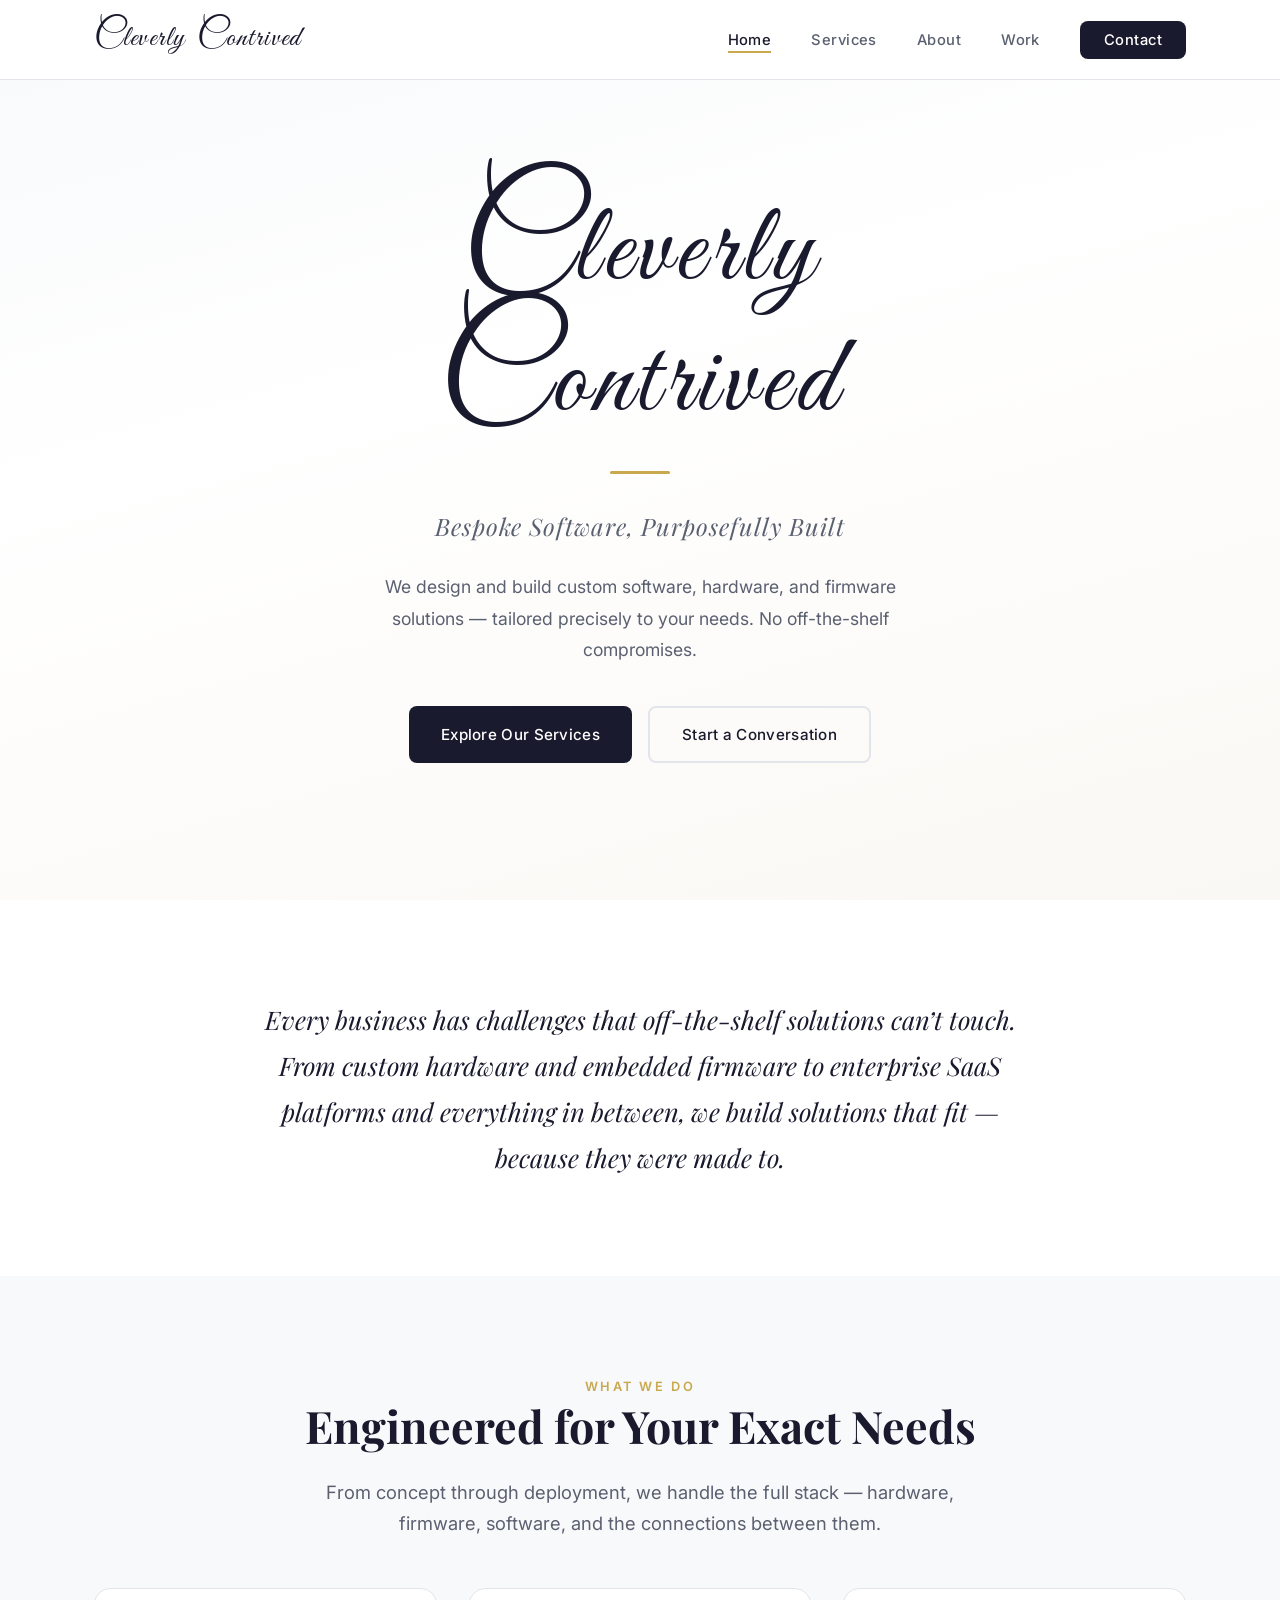
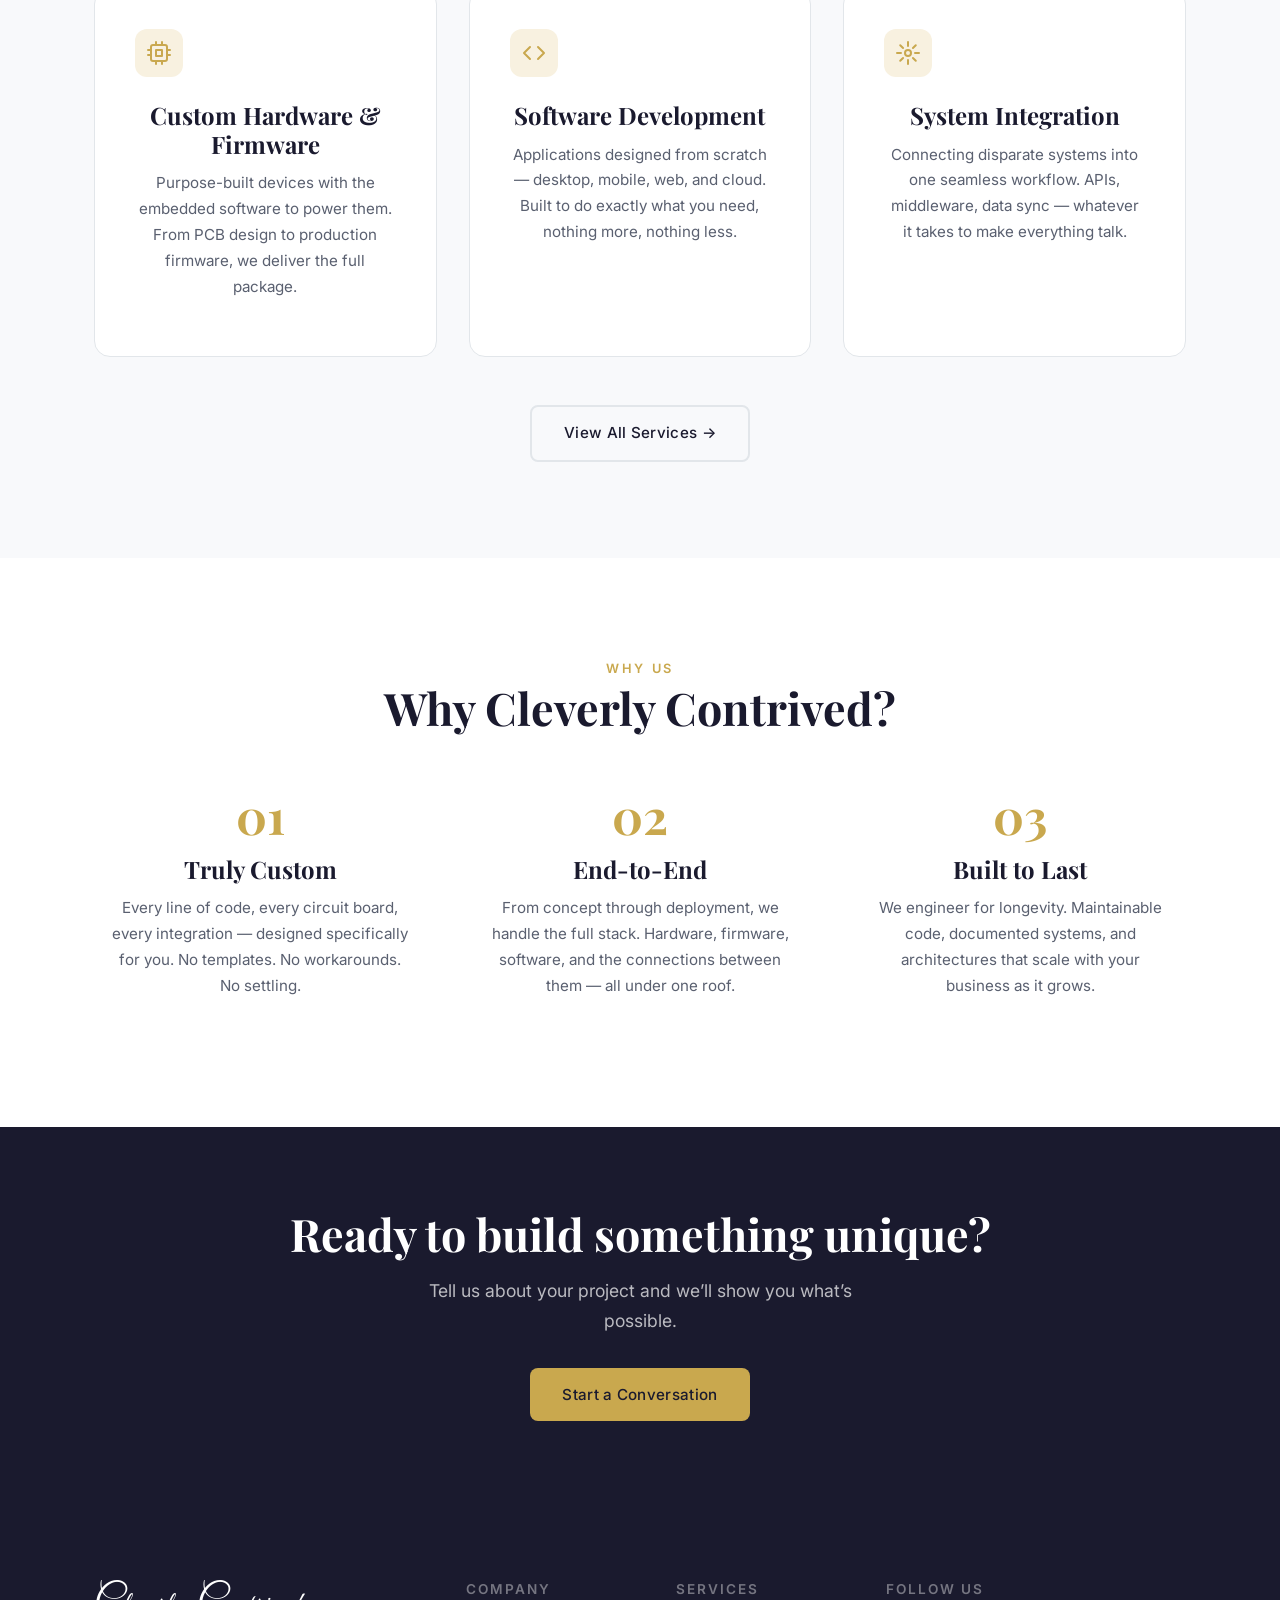
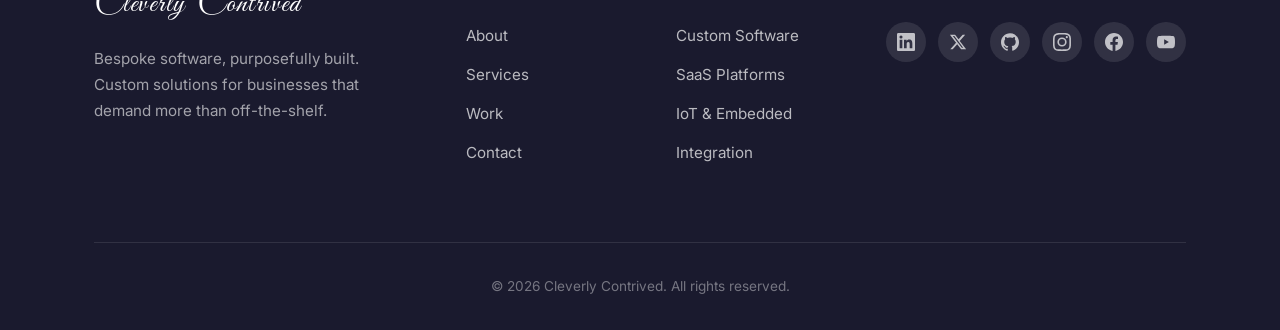
==== index.html @ 047b800a "Add Cleverly Contrived company website Multi-page static site for GitHub Pages with Home, Services, " ====
<!DOCTYPE html>
<html lang="en">
<head>
  <meta charset="UTF-8">
  <meta name="viewport" content="width=device-width, initial-scale=1.0">
  <title>Cleverly Contrived | Custom Software &amp; Hardware Solutions</title>
  <meta name="description" content="Cleverly Contrived builds custom software, hardware, and firmware solutions tailored precisely to your needs. No off-the-shelf compromises.">
  <link rel="preconnect" href="https://fonts.googleapis.com">
  <link rel="preconnect" href="https://fonts.gstatic.com" crossorigin>
  <link href="https://fonts.googleapis.com/css2?family=Great+Vibes&family=Inter:wght@300;400;500;600;700&family=Playfair+Display:ital,wght@0,400;0,700;1,400&display=swap" rel="stylesheet">
  <link rel="stylesheet" href="css/styles.css">
</head>
<body>

  <header class="site-header">
    <nav class="nav container">
      <a href="index.html" class="nav-brand">
        <span class="brand-name"><span class="big-c">C</span>leverly <span class="big-c">C</span>ontrived</span>
      </a>
      <button class="nav-toggle" aria-label="Toggle navigation">
        <span></span><span></span><span></span>
      </button>
      <ul class="nav-links">
        <li><a href="index.html" class="active">Home</a></li>
        <li><a href="services.html">Services</a></li>
        <li><a href="about.html">About</a></li>
        <li><a href="work.html">Work</a></li>
        <li><a href="contact.html" class="nav-cta">Contact</a></li>
      </ul>
    </nav>
  </header>

  <main>
    <section class="hero">
      <div class="hero-content">
        <span class="brand-name"><span class="big-c">C</span>leverly <span class="big-c">C</span>ontrived</span>
        <div class="hero-divider"></div>
        <p class="hero-tagline">Bespoke Software, Purposefully Built</p>
        <p class="hero-description">We design and build custom software, hardware, and firmware solutions &mdash; tailored precisely to your needs. No off-the-shelf compromises.</p>
        <div class="hero-actions">
          <a href="services.html" class="btn btn-primary">Explore Our Services</a>
          <a href="contact.html" class="btn btn-outline">Start a Conversation</a>
        </div>
      </div>
    </section>

    <section class="section">
      <div class="container">
        <p class="intro-text fade-in">
          Every business has challenges that off-the-shelf solutions can&rsquo;t touch. From custom hardware and embedded firmware to enterprise SaaS platforms and everything in between, we build solutions that fit &mdash; because they were made to.
        </p>
      </div>
    </section>

    <section class="section section--alt">
      <div class="container text-center">
        <span class="section-label">What We Do</span>
        <h2 class="section-heading">Engineered for Your Exact Needs</h2>
        <p class="section-intro">From concept through deployment, we handle the full stack &mdash; hardware, firmware, software, and the connections between them.</p>
        <div class="card-grid">
          <div class="card fade-in">
            <div class="card-icon">
              <svg xmlns="http://www.w3.org/2000/svg" viewBox="0 0 24 24" fill="none" stroke="currentColor" stroke-width="2" stroke-linecap="round" stroke-linejoin="round"><rect x="4" y="4" width="16" height="16" rx="2"/><rect x="9" y="9" width="6" height="6"/><line x1="9" y1="1" x2="9" y2="4"/><line x1="15" y1="1" x2="15" y2="4"/><line x1="9" y1="20" x2="9" y2="23"/><line x1="15" y1="20" x2="15" y2="23"/><line x1="20" y1="9" x2="23" y2="9"/><line x1="20" y1="14" x2="23" y2="14"/><line x1="1" y1="9" x2="4" y2="9"/><line x1="1" y1="14" x2="4" y2="14"/></svg>
            </div>
            <h3>Custom Hardware &amp; Firmware</h3>
            <p>Purpose-built devices with the embedded software to power them. From PCB design to production firmware, we deliver the full package.</p>
          </div>
          <div class="card fade-in">
            <div class="card-icon">
              <svg xmlns="http://www.w3.org/2000/svg" viewBox="0 0 24 24" fill="none" stroke="currentColor" stroke-width="2" stroke-linecap="round" stroke-linejoin="round"><polyline points="16 18 22 12 16 6"/><polyline points="8 6 2 12 8 18"/></svg>
            </div>
            <h3>Software Development</h3>
            <p>Applications designed from scratch &mdash; desktop, mobile, web, and cloud. Built to do exactly what you need, nothing more, nothing less.</p>
          </div>
          <div class="card fade-in">
            <div class="card-icon">
              <svg xmlns="http://www.w3.org/2000/svg" viewBox="0 0 24 24" fill="none" stroke="currentColor" stroke-width="2" stroke-linecap="round" stroke-linejoin="round"><circle cx="12" cy="12" r="3"/><path d="M12 1v4M12 19v4M4.22 4.22l2.83 2.83M16.95 16.95l2.83 2.83M1 12h4M19 12h4M4.22 19.78l2.83-2.83M16.95 7.05l2.83-2.83"/></svg>
            </div>
            <h3>System Integration</h3>
            <p>Connecting disparate systems into one seamless workflow. APIs, middleware, data sync &mdash; whatever it takes to make everything talk.</p>
          </div>
        </div>
        <div style="margin-top: 3rem;">
          <a href="services.html" class="btn btn-outline">View All Services &rarr;</a>
        </div>
      </div>
    </section>

    <section class="section">
      <div class="container text-center">
        <span class="section-label">Why Us</span>
        <h2 class="section-heading">Why Cleverly Contrived?</h2>
        <div class="pillars">
          <div class="pillar fade-in">
            <div class="pillar-number">01</div>
            <h3>Truly Custom</h3>
            <p>Every line of code, every circuit board, every integration &mdash; designed specifically for you. No templates. No workarounds. No settling.</p>
          </div>
          <div class="pillar fade-in">
            <div class="pillar-number">02</div>
            <h3>End-to-End</h3>
            <p>From concept through deployment, we handle the full stack. Hardware, firmware, software, and the connections between them &mdash; all under one roof.</p>
          </div>
          <div class="pillar fade-in">
            <div class="pillar-number">03</div>
            <h3>Built to Last</h3>
            <p>We engineer for longevity. Maintainable code, documented systems, and architectures that scale with your business as it grows.</p>
          </div>
        </div>
      </div>
    </section>

    <section class="cta-section">
      <div class="container">
        <h2>Ready to build something unique?</h2>
        <p>Tell us about your project and we&rsquo;ll show you what&rsquo;s possible.</p>
        <a href="contact.html" class="btn btn-accent">Start a Conversation</a>
      </div>
    </section>
  </main>

  <footer class="site-footer">
    <div class="container">
      <div class="footer-grid">
        <div class="footer-brand">
          <span class="brand-name"><span class="big-c">C</span>leverly <span class="big-c">C</span>ontrived</span>
          <p>Bespoke software, purposefully built. Custom solutions for businesses that demand more than off-the-shelf.</p>
        </div>
        <div class="footer-links">
          <h4>Company</h4>
          <ul>
            <li><a href="about.html">About</a></li>
            <li><a href="services.html">Services</a></li>
            <li><a href="work.html">Work</a></li>
            <li><a href="contact.html">Contact</a></li>
          </ul>
        </div>
        <div class="footer-links">
          <h4>Services</h4>
          <ul>
            <li><a href="services.html#custom-software">Custom Software</a></li>
            <li><a href="services.html#saas">SaaS Platforms</a></li>
            <li><a href="services.html#iot">IoT &amp; Embedded</a></li>
            <li><a href="services.html#integration">Integration</a></li>
          </ul>
        </div>
        <div class="footer-social">
          <h4>Follow Us</h4>
          <div class="social-links">
            <a href="#" class="social-link" aria-label="LinkedIn"><svg xmlns="http://www.w3.org/2000/svg" viewBox="0 0 24 24" fill="currentColor"><path d="M20.447 20.452h-3.554v-5.569c0-1.328-.027-3.037-1.852-3.037-1.853 0-2.136 1.445-2.136 2.939v5.667H9.351V9h3.414v1.561h.046c.477-.9 1.637-1.85 3.37-1.85 3.601 0 4.267 2.37 4.267 5.455v6.286zM5.337 7.433a2.062 2.062 0 01-2.063-2.065 2.064 2.064 0 112.063 2.065zm1.782 13.019H3.555V9h3.564v11.452zM22.225 0H1.771C.792 0 0 .774 0 1.729v20.542C0 23.227.792 24 1.771 24h20.451C23.2 24 24 23.227 24 22.271V1.729C24 .774 23.2 0 22.222 0h.003z"/></svg></a>
            <a href="#" class="social-link" aria-label="X"><svg xmlns="http://www.w3.org/2000/svg" viewBox="0 0 24 24" fill="currentColor"><path d="M18.244 2.25h3.308l-7.227 8.26 8.502 11.24H16.17l-5.214-6.817L4.99 21.75H1.68l7.73-8.835L1.254 2.25H8.08l4.713 6.231zm-1.161 17.52h1.833L7.084 4.126H5.117z"/></svg></a>
            <a href="#" class="social-link" aria-label="GitHub"><svg xmlns="http://www.w3.org/2000/svg" viewBox="0 0 24 24" fill="currentColor"><path d="M12 .297c-6.63 0-12 5.373-12 12 0 5.303 3.438 9.8 8.205 11.385.6.113.82-.258.82-.577 0-.285-.01-1.04-.015-2.04-3.338.724-4.042-1.61-4.042-1.61C4.422 18.07 3.633 17.7 3.633 17.7c-1.087-.744.084-.729.084-.729 1.205.084 1.838 1.236 1.838 1.236 1.07 1.835 2.809 1.305 3.495.998.108-.776.417-1.305.76-1.605-2.665-.3-5.466-1.332-5.466-5.93 0-1.31.465-2.38 1.235-3.22-.135-.303-.54-1.523.105-3.176 0 0 1.005-.322 3.3 1.23.96-.267 1.98-.399 3-.405 1.02.006 2.04.138 3 .405 2.28-1.552 3.285-1.23 3.285-1.23.645 1.653.24 2.873.12 3.176.765.84 1.23 1.91 1.23 3.22 0 4.61-2.805 5.625-5.475 5.92.42.36.81 1.096.81 2.22 0 1.606-.015 2.896-.015 3.286 0 .315.21.69.825.57C20.565 22.092 24 17.592 24 12.297c0-6.627-5.373-12-12-12"/></svg></a>
            <a href="#" class="social-link" aria-label="Instagram"><svg xmlns="http://www.w3.org/2000/svg" viewBox="0 0 24 24" fill="currentColor"><path d="M12 2.163c3.204 0 3.584.012 4.85.07 3.252.148 4.771 1.691 4.919 4.919.058 1.265.069 1.645.069 4.849 0 3.205-.012 3.584-.069 4.849-.149 3.225-1.664 4.771-4.919 4.919-1.266.058-1.644.07-4.85.07-3.204 0-3.584-.012-4.849-.07-3.26-.149-4.771-1.699-4.919-4.92-.058-1.265-.07-1.644-.07-4.849 0-3.204.013-3.583.07-4.849.149-3.227 1.664-4.771 4.919-4.919 1.266-.057 1.645-.069 4.849-.069zM12 0C8.741 0 8.333.014 7.053.072 2.695.272.273 2.69.073 7.052.014 8.333 0 8.741 0 12c0 3.259.014 3.668.072 4.948.2 4.358 2.618 6.78 6.98 6.98C8.333 23.986 8.741 24 12 24c3.259 0 3.668-.014 4.948-.072 4.354-.2 6.782-2.618 6.979-6.98.059-1.28.073-1.689.073-4.948 0-3.259-.014-3.667-.072-4.947-.196-4.354-2.617-6.78-6.979-6.98C15.668.014 15.259 0 12 0zm0 5.838a6.162 6.162 0 100 12.324 6.162 6.162 0 000-12.324zM12 16a4 4 0 110-8 4 4 0 010 8zm6.406-11.845a1.44 1.44 0 100 2.881 1.44 1.44 0 000-2.881z"/></svg></a>
            <a href="#" class="social-link" aria-label="Facebook"><svg xmlns="http://www.w3.org/2000/svg" viewBox="0 0 24 24" fill="currentColor"><path d="M24 12.073c0-6.627-5.373-12-12-12s-12 5.373-12 12c0 5.99 4.388 10.954 10.125 11.854v-8.385H7.078v-3.47h3.047V9.43c0-3.007 1.792-4.669 4.533-4.669 1.312 0 2.686.235 2.686.235v2.953H15.83c-1.491 0-1.956.925-1.956 1.874v2.25h3.328l-.532 3.47h-2.796v8.385C19.612 23.027 24 18.062 24 12.073z"/></svg></a>
            <a href="#" class="social-link" aria-label="YouTube"><svg xmlns="http://www.w3.org/2000/svg" viewBox="0 0 24 24" fill="currentColor"><path d="M23.498 6.186a3.016 3.016 0 0 0-2.122-2.136C19.505 3.545 12 3.545 12 3.545s-7.505 0-9.377.505A3.017 3.017 0 0 0 .502 6.186C0 8.07 0 12 0 12s0 3.93.502 5.814a3.016 3.016 0 0 0 2.122 2.136c1.871.505 9.376.505 9.376.505s7.505 0 9.377-.505a3.015 3.015 0 0 0 2.122-2.136C24 15.93 24 12 24 12s0-3.93-.502-5.814zM9.545 15.568V8.432L15.818 12l-6.273 3.568z"/></svg></a>
          </div>
        </div>
      </div>
      <div class="footer-bottom">
        <p>&copy; 2026 Cleverly Contrived. All rights reserved.</p>
      </div>
    </div>
  </footer>

  <script src="js/main.js"></script>
</body>
</html>
---- css/styles.css ----
:root {
  --primary: #1a1a2e;
  --accent: #c9a84e;
  --accent-hover: #b89540;
  --accent-light: #f8f1e0;
  --bg: #ffffff;
  --bg-alt: #f8f9fb;
  --bg-dark: #1a1a2e;
  --text: #1a1a2e;
  --text-secondary: #5a6070;
  --text-inverse: #ffffff;
  --border: #e2e6ea;
  --shadow: 0 1px 3px rgba(0,0,0,0.06), 0 1px 2px rgba(0,0,0,0.04);
  --shadow-md: 0 4px 6px rgba(0,0,0,0.06), 0 2px 4px rgba(0,0,0,0.04);
  --shadow-lg: 0 10px 25px rgba(0,0,0,0.08), 0 4px 10px rgba(0,0,0,0.04);
  --radius: 8px;
  --radius-lg: 16px;
  --font-brand: 'Great Vibes', cursive;
  --font-heading: 'Playfair Display', Georgia, serif;
  --font-body: 'Inter', -apple-system, BlinkMacSystemFont, sans-serif;
  --nav-height: 80px;
  --max-width: 1140px;
  --transition: 0.3s cubic-bezier(0.4, 0, 0.2, 1);
}

*, *::before, *::after { margin: 0; padding: 0; box-sizing: border-box; }
html { scroll-behavior: smooth; scroll-padding-top: var(--nav-height); }
body {
  font-family: var(--font-body);
  font-size: 1rem;
  line-height: 1.7;
  color: var(--text);
  background: var(--bg);
  -webkit-font-smoothing: antialiased;
}
img { max-width: 100%; display: block; }
a { color: inherit; text-decoration: none; }
ul { list-style: none; }
button { font: inherit; cursor: pointer; border: none; background: none; }

h1, h2, h3, h4 { font-family: var(--font-heading); font-weight: 700; line-height: 1.2; }
h1 { font-size: clamp(2.2rem, 5vw, 3.5rem); }
h2 { font-size: clamp(1.8rem, 4vw, 2.8rem); }
h3 { font-size: clamp(1.2rem, 2.5vw, 1.5rem); }
h4 { font-size: 1.1rem; }

.brand-name {
  font-family: var(--font-brand);
  font-weight: 400;
  letter-spacing: 0.04em;
  word-spacing: 0.15em;
  color: var(--text);
}
.brand-name .big-c {
  font-size: 1.35em;
  line-height: 0.8;
}

.container {
  max-width: var(--max-width);
  margin: 0 auto;
  padding: 0 1.5rem;
}
.section { padding: 6rem 0; }
.section--alt { background: var(--bg-alt); }
.section--dark { background: var(--bg-dark); color: var(--text-inverse); }

.section-label {
  font-family: var(--font-body);
  font-size: 0.8rem;
  font-weight: 600;
  text-transform: uppercase;
  letter-spacing: 0.2em;
  color: var(--accent);
  margin-bottom: 1rem;
}
.section-heading { margin-bottom: 1.5rem; }
.section-intro {
  font-size: 1.15rem;
  color: var(--text-secondary);
  max-width: 640px;
  margin-bottom: 3rem;
}
.text-center { text-align: center; }
.text-center .section-intro { margin-inline: auto; }

/* ===== Navigation ===== */
.site-header {
  position: fixed;
  top: 0;
  left: 0;
  right: 0;
  height: var(--nav-height);
  background: rgba(255,255,255,0.95);
  backdrop-filter: blur(12px);
  border-bottom: 1px solid var(--border);
  z-index: 1000;
  transition: box-shadow var(--transition);
}
.site-header.scrolled { box-shadow: var(--shadow); }
.nav {
  display: flex;
  align-items: center;
  justify-content: space-between;
  height: 100%;
}
.nav-brand { display: flex; align-items: center; }
.nav-brand .brand-name { font-size: 1.8rem; }
.nav-links {
  display: flex;
  align-items: center;
  gap: 2.5rem;
}
.nav-links a {
  font-size: 0.92rem;
  font-weight: 500;
  letter-spacing: 0.03em;
  color: var(--text-secondary);
  transition: color var(--transition);
  position: relative;
}
.nav-links a::after {
  content: '';
  position: absolute;
  bottom: -4px;
  left: 0;
  width: 0;
  height: 2px;
  background: var(--accent);
  transition: width var(--transition);
}
.nav-links a:hover,
.nav-links a.active { color: var(--text); }
.nav-links a:hover::after,
.nav-links a.active::after { width: 100%; }

.nav-cta {
  background: var(--primary) !important;
  color: var(--text-inverse) !important;
  padding: 0.6rem 1.5rem !important;
  border-radius: var(--radius) !important;
  transition: background var(--transition), transform var(--transition) !important;
}
.nav-cta::after { display: none !important; }
.nav-cta:hover {
  background: #2a2a4e !important;
  transform: translateY(-1px);
}

.nav-toggle {
  display: none;
  flex-direction: column;
  gap: 5px;
  padding: 4px;
}
.nav-toggle span {
  display: block;
  width: 24px;
  height: 2px;
  background: var(--text);
  transition: var(--transition);
  transform-origin: center;
}
.nav-toggle.active span:nth-child(1) { transform: rotate(45deg) translate(5px, 5px); }
.nav-toggle.active span:nth-child(2) { opacity: 0; }
.nav-toggle.active span:nth-child(3) { transform: rotate(-45deg) translate(5px, -5px); }

/* ===== Buttons ===== */
.btn {
  display: inline-flex;
  align-items: center;
  gap: 0.5rem;
  padding: 0.85rem 2rem;
  border-radius: var(--radius);
  font-weight: 500;
  font-size: 0.95rem;
  letter-spacing: 0.02em;
  transition: all var(--transition);
  cursor: pointer;
  border: none;
}
.btn-primary { background: var(--primary); color: var(--text-inverse); }
.btn-primary:hover {
  background: #2a2a4e;
  transform: translateY(-2px);
  box-shadow: var(--shadow-md);
}
.btn-outline { border: 2px solid var(--border); color: var(--text); background: transparent; }
.btn-outline:hover {
  border-color: var(--primary);
  background: var(--bg-alt);
  transform: translateY(-2px);
}
.btn-accent { background: var(--accent); color: var(--bg-dark); }
.btn-accent:hover {
  background: var(--accent-hover);
  transform: translateY(-2px);
  box-shadow: var(--shadow-md);
}

/* ===== Hero ===== */
.hero {
  min-height: 100vh;
  display: flex;
  align-items: center;
  justify-content: center;
  text-align: center;
  padding: calc(var(--nav-height) + 2rem) 1.5rem 4rem;
  background: linear-gradient(165deg, #f8f9fb 0%, #ffffff 40%, #faf8f4 100%);
}
.hero-content { max-width: 780px; }
.hero .brand-name {
  font-size: clamp(3.5rem, 10vw, 7rem);
  display: block;
  margin-bottom: 1.5rem;
  line-height: 1.1;
}
.hero-divider {
  width: 60px;
  height: 3px;
  background: var(--accent);
  margin: 0 auto 2rem;
  border-radius: 2px;
  animation: divider-grow 0.8s ease-out 0.3s both;
}
.hero-tagline {
  font-family: var(--font-heading);
  font-size: clamp(1.1rem, 2.5vw, 1.5rem);
  font-style: italic;
  color: var(--text-secondary);
  margin-bottom: 1.5rem;
  letter-spacing: 0.04em;
}
.hero-description {
  font-size: 1.1rem;
  color: var(--text-secondary);
  line-height: 1.8;
  max-width: 580px;
  margin: 0 auto 2.5rem;
}
.hero-actions {
  display: flex;
  gap: 1rem;
  justify-content: center;
  flex-wrap: wrap;
}
.hero-content > * { animation: fadeUp 0.6s ease-out backwards; }
.hero-content > :nth-child(1) { animation-delay: 0s; }
.hero-content > :nth-child(2) { animation-delay: 0.15s; }
.hero-content > :nth-child(3) { animation-delay: 0.25s; }
.hero-content > :nth-child(4) { animation-delay: 0.35s; }
.hero-content > :nth-child(5) { animation-delay: 0.45s; }

/* ===== Page Header ===== */
.page-header {
  padding: calc(var(--nav-height) + 4rem) 0 4rem;
  text-align: center;
  background: var(--bg-alt);
  border-bottom: 1px solid var(--border);
}
.page-header h1 { margin-bottom: 1rem; }
.page-header p {
  font-size: 1.15rem;
  color: var(--text-secondary);
  max-width: 560px;
  margin: 0 auto;
}

/* ===== Cards ===== */
.card-grid {
  display: grid;
  grid-template-columns: repeat(auto-fill, minmax(340px, 1fr));
  gap: 2rem;
}
.card {
  background: var(--bg);
  border: 1px solid var(--border);
  border-radius: var(--radius-lg);
  padding: 2.5rem;
  transition: all var(--transition);
}
.card:hover {
  transform: translateY(-4px);
  box-shadow: var(--shadow-lg);
  border-color: transparent;
}
.card-icon {
  width: 48px;
  height: 48px;
  display: flex;
  align-items: center;
  justify-content: center;
  background: var(--accent-light);
  border-radius: 12px;
  margin-bottom: 1.5rem;
  color: var(--accent);
}
.card-icon svg { width: 24px; height: 24px; }
.card h3 { margin-bottom: 0.75rem; }
.card p {
  color: var(--text-secondary);
  font-size: 0.95rem;
  margin-bottom: 1rem;
}
.card ul { list-style: none; padding: 0; }
.card ul li {
  font-size: 0.9rem;
  color: var(--text-secondary);
  padding: 0.3rem 0;
  padding-left: 1.2rem;
  position: relative;
}
.card ul li::before {
  content: '';
  position: absolute;
  left: 0;
  top: 0.75rem;
  width: 6px;
  height: 6px;
  border-radius: 50%;
  background: var(--accent);
}

/* ===== Pillars ===== */
.pillars {
  display: grid;
  grid-template-columns: repeat(auto-fit, minmax(280px, 1fr));
  gap: 3rem;
}
.pillar { text-align: center; padding: 2rem 1rem; }
.pillar-number {
  font-family: var(--font-heading);
  font-size: 3rem;
  color: var(--accent);
  font-weight: 700;
  line-height: 1;
  margin-bottom: 1rem;
}
.pillar h3 { margin-bottom: 0.75rem; }
.pillar p { color: var(--text-secondary); font-size: 0.95rem; }

/* ===== Process Steps ===== */
.process-steps {
  display: grid;
  grid-template-columns: repeat(auto-fit, minmax(240px, 1fr));
  gap: 2rem;
  counter-reset: step;
}
.process-step {
  counter-increment: step;
  padding: 2rem;
}
.process-step::before {
  content: counter(step, decimal-leading-zero);
  font-family: var(--font-heading);
  font-size: 3.5rem;
  font-weight: 700;
  color: var(--accent-light);
  line-height: 1;
  display: block;
  margin-bottom: 1rem;
}
.process-step h3 { margin-bottom: 0.75rem; }
.process-step p { color: var(--text-secondary); font-size: 0.95rem; }

/* ===== Values ===== */
.values-grid {
  display: grid;
  grid-template-columns: repeat(auto-fit, minmax(300px, 1fr));
  gap: 2.5rem;
}
.value-item {
  border-left: 3px solid var(--accent);
  padding-left: 1.5rem;
}
.value-item h3 { margin-bottom: 0.5rem; }
.value-item p { color: var(--text-secondary); font-size: 0.95rem; }

/* ===== Project Cards ===== */
.project-grid {
  display: grid;
  grid-template-columns: repeat(auto-fill, minmax(340px, 1fr));
  gap: 2rem;
}
.project-card {
  background: var(--bg);
  border: 1px solid var(--border);
  border-radius: var(--radius-lg);
  overflow: hidden;
  transition: all var(--transition);
}
.project-card:hover {
  transform: translateY(-4px);
  box-shadow: var(--shadow-lg);
  border-color: transparent;
}
.project-card-image {
  height: 200px;
  background: linear-gradient(135deg, var(--bg-alt), var(--accent-light));
  display: flex;
  align-items: center;
  justify-content: center;
}
.project-card-image svg {
  width: 64px;
  height: 64px;
  opacity: 0.25;
  color: var(--primary);
}
.project-card-body { padding: 2rem; }
.project-tags {
  display: flex;
  flex-wrap: wrap;
  gap: 0.5rem;
  margin-bottom: 1rem;
}
.project-tag {
  font-size: 0.75rem;
  font-weight: 600;
  text-transform: uppercase;
  letter-spacing: 0.08em;
  color: var(--accent);
  background: var(--accent-light);
  padding: 0.25rem 0.75rem;
  border-radius: 100px;
}
.project-card-body h3 { margin-bottom: 0.75rem; }
.project-card-body p { color: var(--text-secondary); font-size: 0.95rem; }

/* ===== CTA Section ===== */
.cta-section {
  padding: 5rem 0;
  text-align: center;
  background: var(--bg-dark);
  color: var(--text-inverse);
}
.cta-section h2 { margin-bottom: 1rem; }
.cta-section p {
  color: rgba(255,255,255,0.7);
  font-size: 1.1rem;
  max-width: 500px;
  margin: 0 auto 2rem;
}

/* ===== Contact ===== */
.contact-grid {
  display: grid;
  grid-template-columns: 1fr 1fr;
  gap: 4rem;
  align-items: start;
}
.form-group { margin-bottom: 1.5rem; }
.form-group label {
  display: block;
  font-size: 0.9rem;
  font-weight: 500;
  margin-bottom: 0.5rem;
}
.form-group input,
.form-group select,
.form-group textarea {
  width: 100%;
  padding: 0.85rem 1rem;
  border: 1px solid var(--border);
  border-radius: var(--radius);
  font-family: var(--font-body);
  font-size: 0.95rem;
  color: var(--text);
  background: var(--bg);
  transition: border-color var(--transition), box-shadow var(--transition);
}
.form-group input:focus,
.form-group select:focus,
.form-group textarea:focus {
  outline: none;
  border-color: var(--accent);
  box-shadow: 0 0 0 3px var(--accent-light);
}
.form-group textarea { resize: vertical; min-height: 140px; }
.form-group select {
  appearance: none;
  background-image: url("data:image/svg+xml,%3Csvg xmlns='http://www.w3.org/2000/svg' width='16' height='16' viewBox='0 0 16 16'%3E%3Cpath fill='%235a6070' d='M4 6l4 4 4-4'/%3E%3C/svg%3E");
  background-repeat: no-repeat;
  background-position: right 1rem center;
  padding-right: 2.5rem;
}
.contact-info { padding-top: 1rem; }
.contact-info h3 { margin-bottom: 1.5rem; }
.contact-detail {
  display: flex;
  gap: 1rem;
  margin-bottom: 1.5rem;
  align-items: flex-start;
}
.contact-detail svg {
  width: 20px;
  height: 20px;
  color: var(--accent);
  flex-shrink: 0;
  margin-top: 3px;
}
.contact-detail p { color: var(--text-secondary); font-size: 0.95rem; }
.contact-detail a {
  color: var(--accent);
  transition: color var(--transition);
}
.contact-detail a:hover { color: var(--accent-hover); }

/* ===== Social Links ===== */
.social-links { display: flex; gap: 1rem; }
.social-link {
  width: 40px;
  height: 40px;
  display: flex;
  align-items: center;
  justify-content: center;
  border-radius: 50%;
  background: var(--bg-alt);
  color: var(--text-secondary);
  transition: all var(--transition);
}
.social-link:hover {
  background: var(--accent);
  color: var(--bg);
  transform: translateY(-2px);
}
.social-link svg { width: 18px; height: 18px; }

/* ===== Footer ===== */
.site-footer {
  background: var(--bg-dark);
  color: var(--text-inverse);
  padding: 5rem 0 2rem;
}
.footer-grid {
  display: grid;
  grid-template-columns: 2fr 1fr 1fr 1fr;
  gap: 3rem;
  margin-bottom: 4rem;
}
.footer-brand .brand-name {
  font-size: 1.8rem;
  color: var(--text-inverse);
  display: block;
  margin-bottom: 1rem;
}
.footer-brand p {
  color: rgba(255,255,255,0.6);
  font-size: 0.95rem;
  max-width: 280px;
}
.footer-links h4,
.footer-social h4 {
  font-family: var(--font-body);
  font-size: 0.85rem;
  font-weight: 600;
  text-transform: uppercase;
  letter-spacing: 0.15em;
  margin-bottom: 1.5rem;
  color: rgba(255,255,255,0.4);
}
.footer-links ul li { margin-bottom: 0.75rem; }
.footer-links a {
  color: rgba(255,255,255,0.7);
  font-size: 0.95rem;
  transition: color var(--transition);
}
.footer-links a:hover { color: var(--accent); }
.footer-social .social-links { gap: 0.75rem; }
.footer-social .social-link {
  background: rgba(255,255,255,0.1);
  color: rgba(255,255,255,0.7);
}
.footer-social .social-link:hover {
  background: var(--accent);
  color: var(--bg-dark);
}
.footer-bottom {
  padding-top: 2rem;
  border-top: 1px solid rgba(255,255,255,0.1);
  text-align: center;
  color: rgba(255,255,255,0.4);
  font-size: 0.85rem;
}

/* ===== Intro Text ===== */
.intro-text {
  font-family: var(--font-heading);
  font-size: clamp(1.2rem, 2.5vw, 1.6rem);
  font-style: italic;
  line-height: 1.8;
  color: var(--text);
  max-width: 800px;
  margin: 0 auto;
  text-align: center;
}

/* ===== About ===== */
.about-content { max-width: 720px; }
.about-content p {
  font-size: 1.05rem;
  color: var(--text-secondary);
  margin-bottom: 1.5rem;
  line-height: 1.8;
}
.about-content p:first-child::first-letter {
  font-family: var(--font-heading);
  font-size: 3.5rem;
  float: left;
  line-height: 1;
  padding-right: 0.5rem;
  color: var(--accent);
  font-weight: 700;
}

/* ===== Work Note ===== */
.work-note {
  text-align: center;
  max-width: 600px;
  margin: 3rem auto 0;
  padding: 2rem;
  font-size: 0.95rem;
  color: var(--text-secondary);
  font-style: italic;
  border-top: 1px solid var(--border);
}

/* ===== Animations ===== */
@keyframes fadeUp {
  from { opacity: 0; transform: translateY(20px); }
  to { opacity: 1; transform: translateY(0); }
}
@keyframes divider-grow {
  from { width: 0; }
  to { width: 60px; }
}
.fade-in {
  opacity: 0;
  transform: translateY(20px);
  transition: opacity 0.6s ease, transform 0.6s ease;
}
.fade-in.visible {
  opacity: 1;
  transform: translateY(0);
}

/* ===== Responsive ===== */
@media (max-width: 1024px) {
  .footer-grid { grid-template-columns: 1fr 1fr; gap: 2.5rem; }
}
@media (max-width: 768px) {
  .nav-toggle { display: flex; }
  .nav-links {
    position: fixed;
    top: var(--nav-height);
    left: 0;
    right: 0;
    background: var(--bg);
    flex-direction: column;
    padding: 2rem 1.5rem;
    gap: 0;
    border-bottom: 1px solid var(--border);
    box-shadow: var(--shadow-lg);
    transform: translateY(-100%);
    opacity: 0;
    pointer-events: none;
    transition: transform var(--transition), opacity var(--transition);
  }
  .nav-links.open {
    transform: translateY(0);
    opacity: 1;
    pointer-events: all;
  }
  .nav-links li { width: 100%; }
  .nav-links a {
    display: block;
    padding: 0.85rem 0;
    font-size: 1rem;
  }
  .nav-links a::after { display: none; }
  .nav-cta { text-align: center; margin-top: 0.5rem; }
  .hero .brand-name { font-size: clamp(2.8rem, 12vw, 4.5rem); }
  .card-grid, .project-grid { grid-template-columns: 1fr; }
  .contact-grid { grid-template-columns: 1fr; gap: 3rem; }
  .pillars, .process-steps { grid-template-columns: 1fr; }
  .footer-grid { grid-template-columns: 1fr; gap: 2rem; }
  .section { padding: 4rem 0; }
  .hero {
    min-height: auto;
    padding-top: calc(var(--nav-height) + 4rem);
    padding-bottom: 4rem;
  }
}
@media (max-width: 480px) {
  .hero .brand-name { font-size: clamp(2.2rem, 14vw, 3.2rem); }
  .hero-actions { flex-direction: column; align-items: center; }
  .hero-actions .btn { width: 100%; justify-content: center; }
}
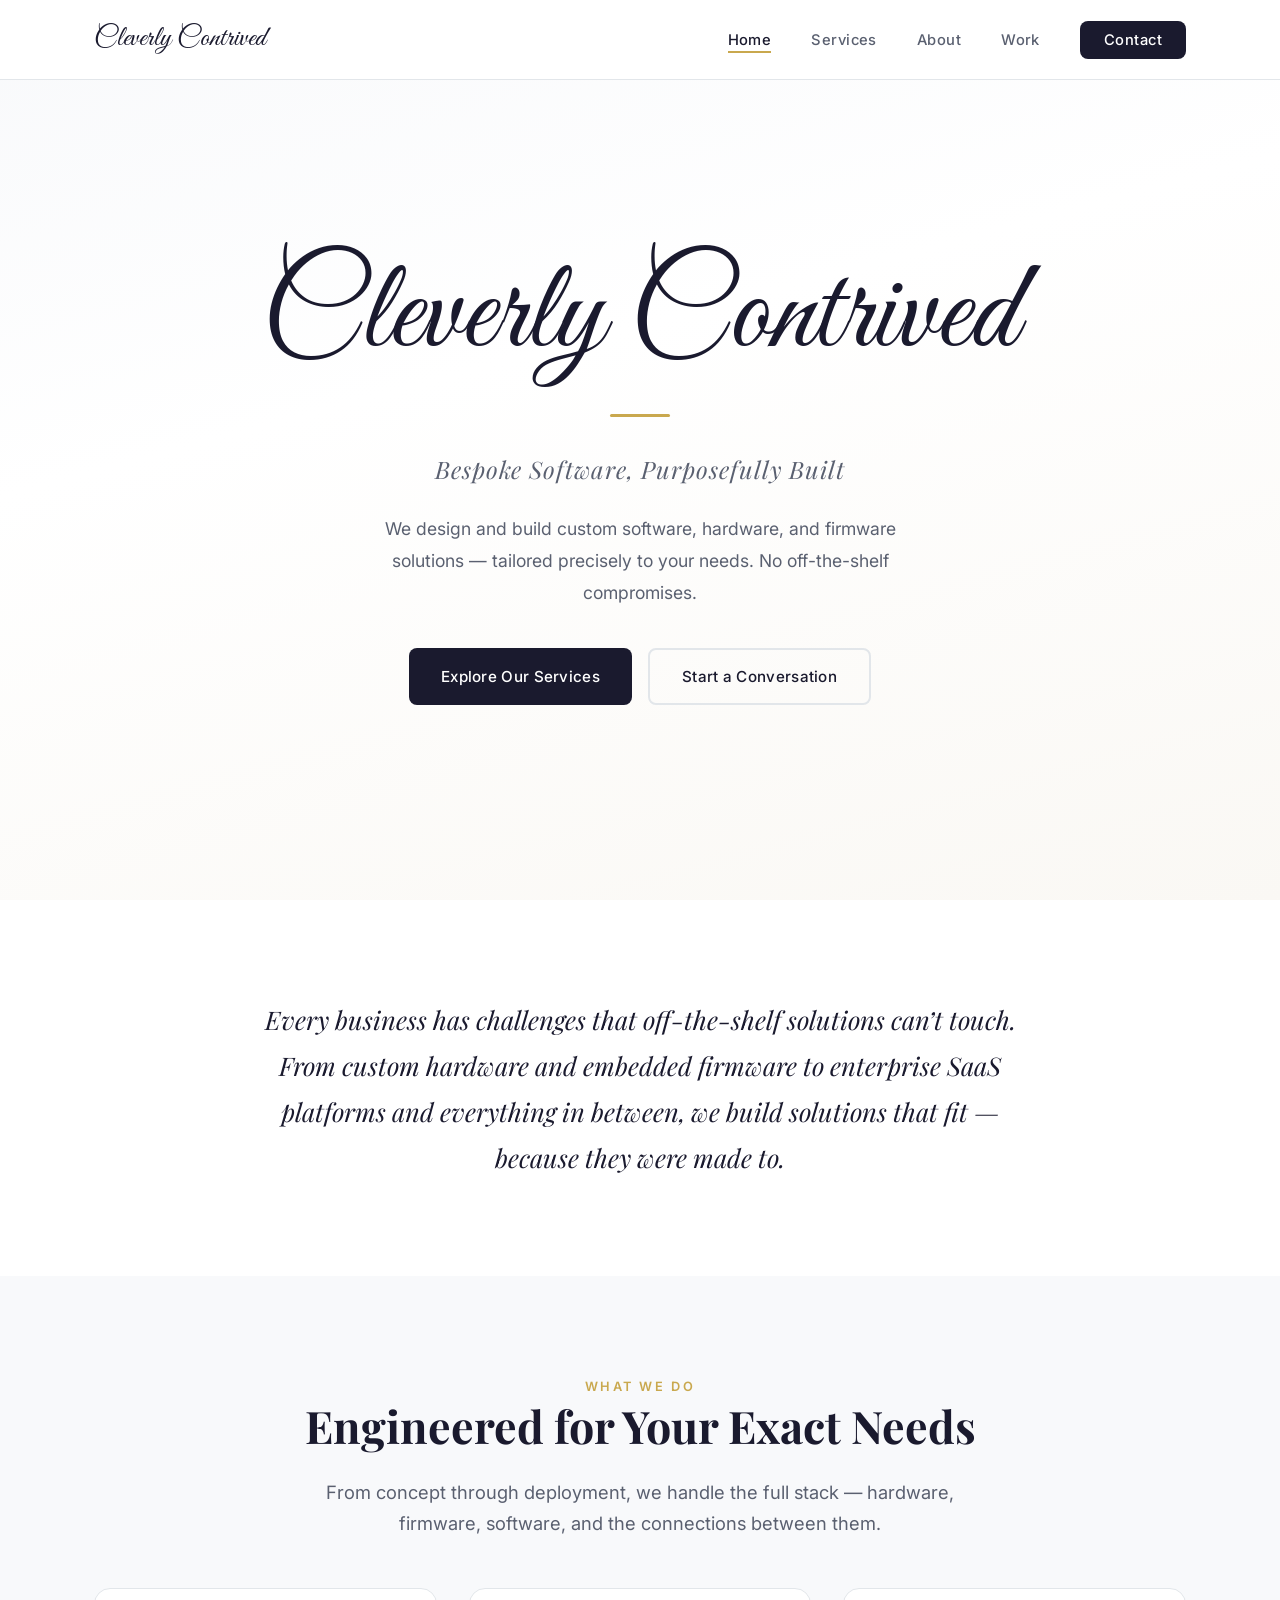
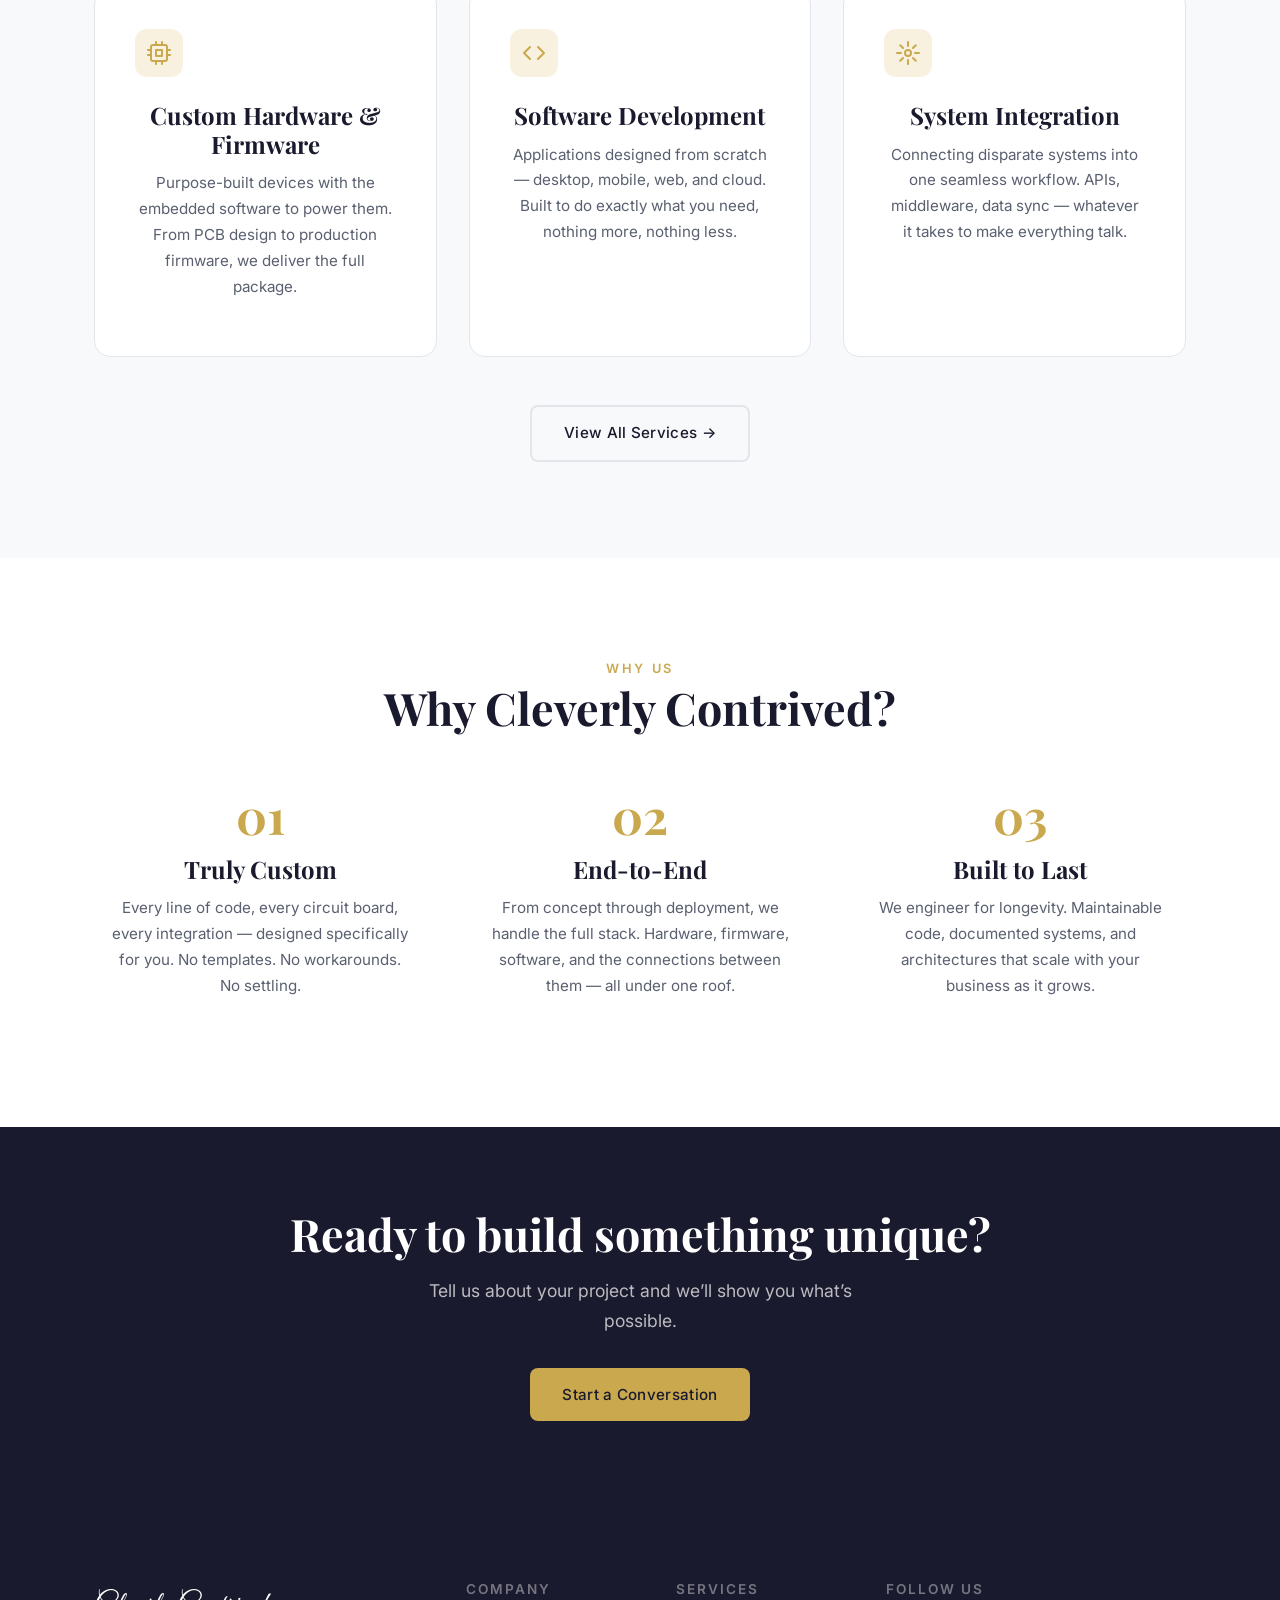
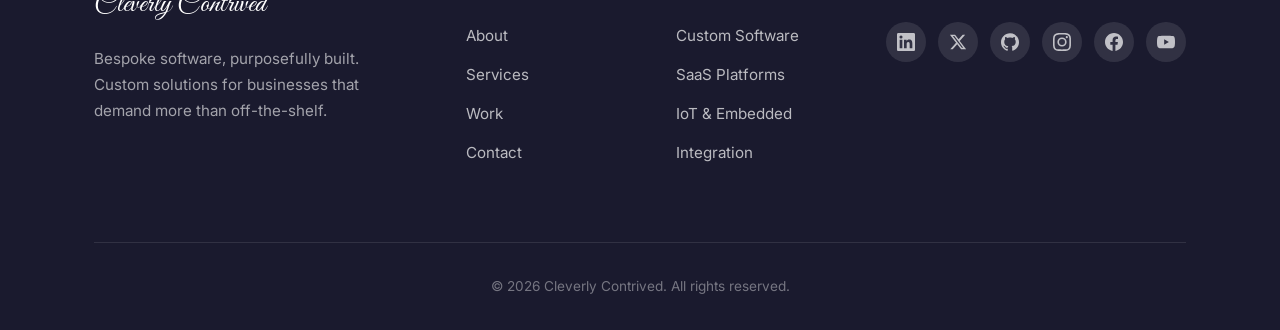
==== commit 60dac6cb: "Improve PageSpeed by async-loading fonts and deferring JS - Load Google Fonts via preload + onload s" ====
--- a/index.html
+++ b/index.html
@@ -7,7 +7,8 @@
   <meta name="description" content="Cleverly Contrived builds custom software, hardware, and firmware solutions tailored precisely to your needs. No off-the-shelf compromises.">
   <link rel="preconnect" href="https://fonts.googleapis.com">
   <link rel="preconnect" href="https://fonts.gstatic.com" crossorigin>
-  <link href="https://fonts.googleapis.com/css2?family=Great+Vibes&family=Inter:wght@300;400;500;600;700&family=Playfair+Display:ital,wght@0,400;0,700;1,400&display=swap" rel="stylesheet">
+  <link rel="preload" href="https://fonts.googleapis.com/css2?family=Great+Vibes&family=Inter:wght@300;400;500;600;700&family=Playfair+Display:ital,wght@0,400;0,700;1,400&display=swap" as="style" onload="this.onload=null;this.rel='stylesheet'">
+  <noscript><link rel="stylesheet" href="https://fonts.googleapis.com/css2?family=Great+Vibes&family=Inter:wght@300;400;500;600;700&family=Playfair+Display:ital,wght@0,400;0,700;1,400&display=swap"></noscript>
   <link rel="stylesheet" href="css/styles.css">
 </head>
 <body>
@@ -162,6 +163,6 @@
     </div>
   </footer>
 
-  <script src="js/main.js"></script>
+  <script src="js/main.js" defer></script>
 </body>
 </html>
--- a/css/styles.css
+++ b/css/styles.css
@@ -47,13 +47,7 @@
 .brand-name {
   font-family: var(--font-brand);
   font-weight: 400;
-  letter-spacing: 0.04em;
-  word-spacing: 0.15em;
   color: var(--text);
-}
-.brand-name .big-c {
-  font-size: 1.35em;
-  line-height: 0.8;
 }
 
 .container {
@@ -210,10 +204,10 @@
 }
 .hero-content { max-width: 780px; }
 .hero .brand-name {
-  font-size: clamp(3.5rem, 10vw, 7rem);
+  font-size: clamp(4rem, 11vw, 8rem);
   display: block;
   margin-bottom: 1.5rem;
-  line-height: 1.1;
+  line-height: 1.15;
 }
 .hero-divider {
   width: 60px;
